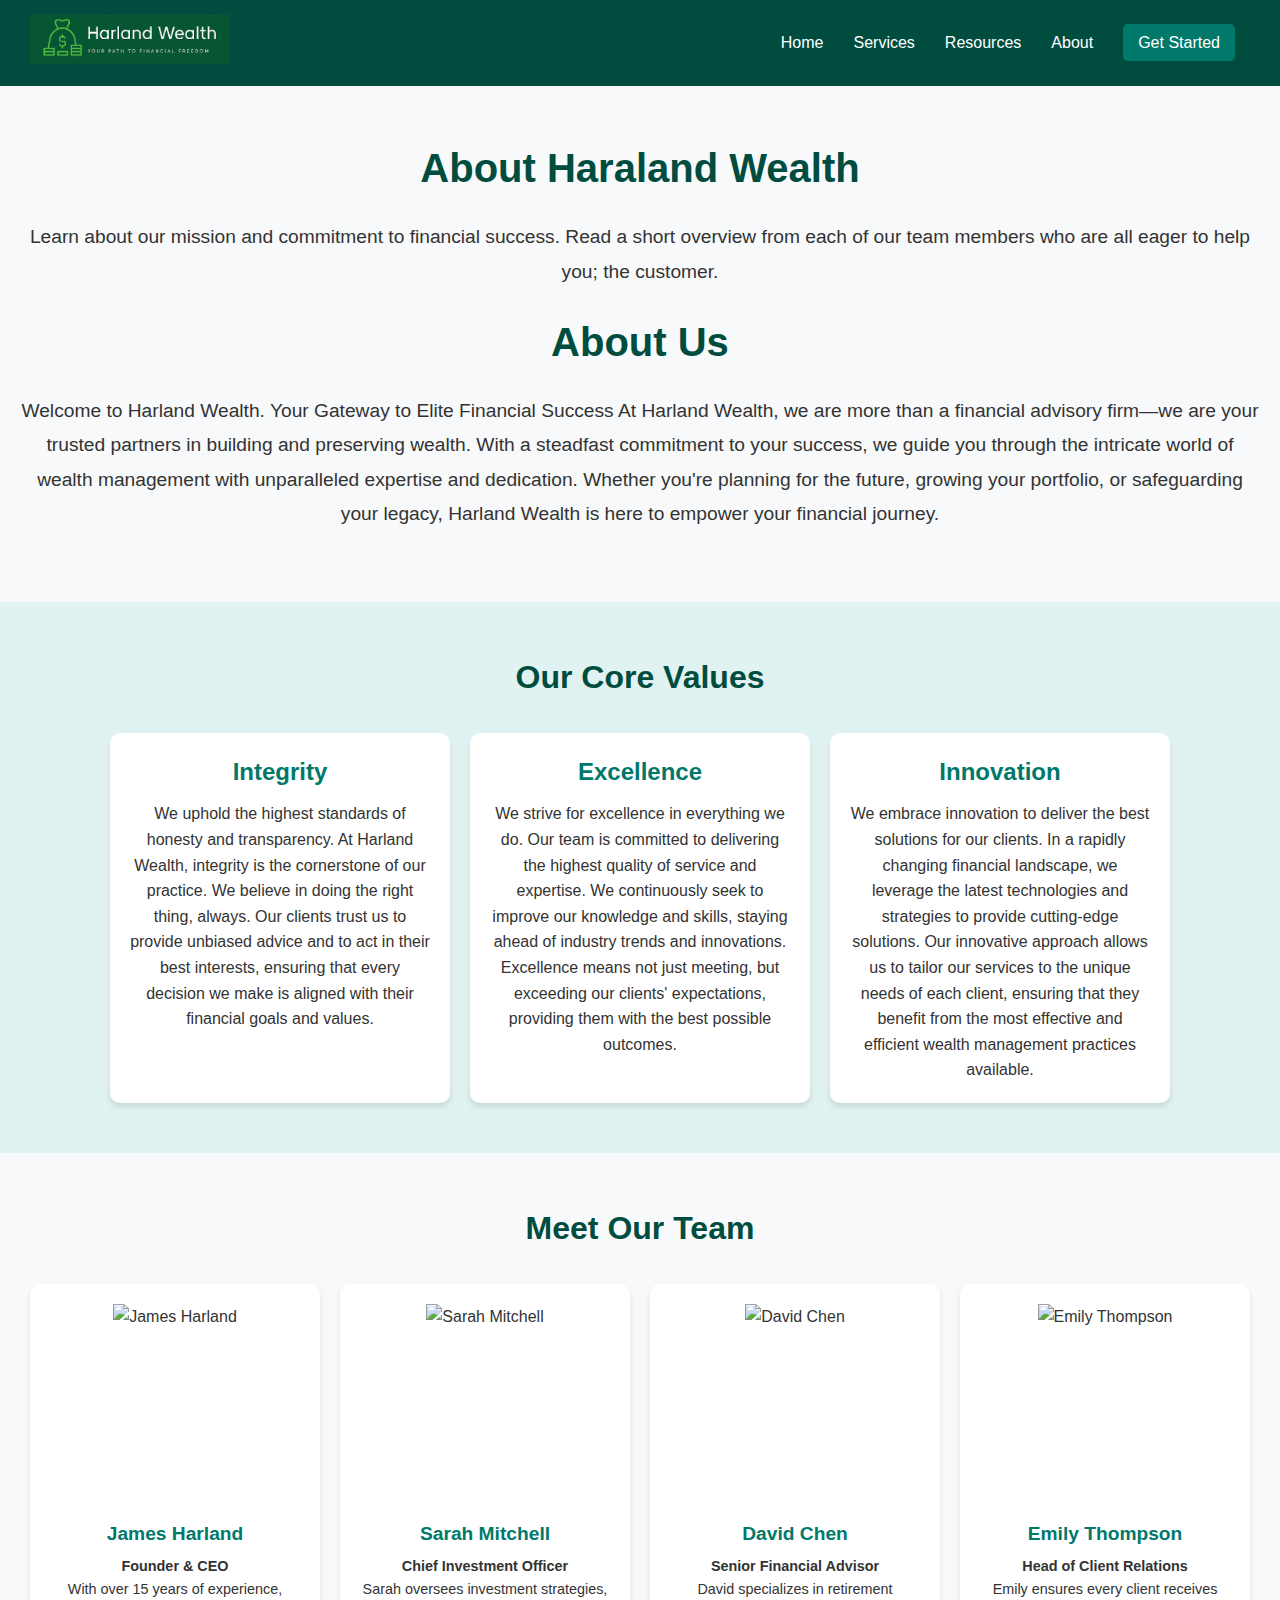
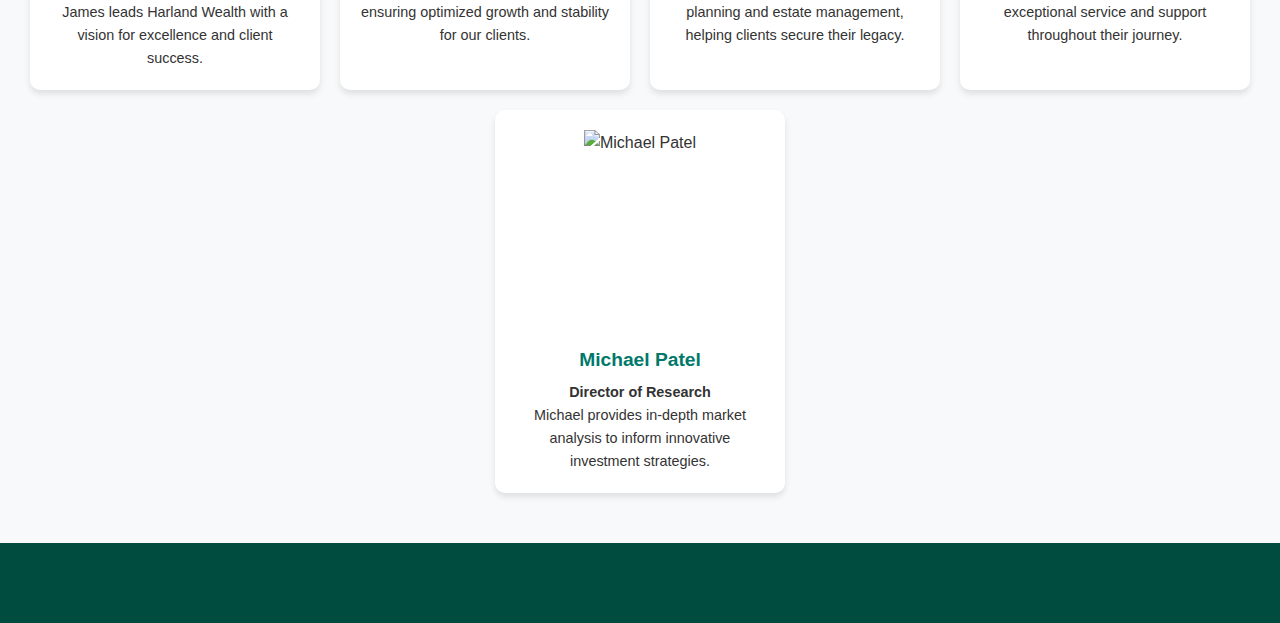
==== About.html @ 1aa130e1 "tweaks" ====
<!-- about.html --> 
<!DOCTYPE html>
<html lang="en">
<head>
    <title>About Us</title>
    <link rel="stylesheet" href="styles.css">
    <script src="javascript/script.js"></script>
    <link rel="icon"type="image/x-icon" href="Images/Harland Wealth Logo.png">
</head>
<body>
    <!-- Header --> 
    <header>
        <div class="header-logo">
            <a href="index.html">
                <img src="Images/New Logo 2.png" alt="Harland Wealth Logo">
            </a>
        </div>
        <div id="date-time"></div>
        <nav>
            <ul>
                <li><a href="index.html">Home</a></li>
                <li><a href="services.html">Services</a></li>
                <li><a href="resources.html">Resources</a></li>
                <li><a href="about.html">About</a></li>
                <li><a href="contact.html" class="cta">Get Started</a></li>
            </ul>
        </nav>
    </header>

    <!-- About Section -->
    <section class="content">
        <h1>About Haraland Wealth</h1>
        <p>Learn about our mission and commitment to financial success. 
        Read a short overview from each of our team members who are all
        eager to help you; the customer.</p>
        <h1>About Us</h1>
        <p>Welcome to Harland Wealth. Your Gateway to Elite Financial Success
           At Harland Wealth, we are more than a financial advisory firm—we are your 
           trusted partners in building and preserving wealth. With a steadfast commitment 
           to your success, we guide you through the intricate world of wealth management with 
           unparalleled expertise and dedication. Whether you're planning for the future, growing your 
           portfolio, or safeguarding your legacy, Harland Wealth is here to empower your financial journey.</p>
    </section>

    <section class="core-values">
        <h2>Our Core Values</h2>
        <div class="values">
            <div class="value">
                <h3>Integrity</h3>
                <p>We uphold the highest standards of honesty and transparency.
                 At Harland Wealth, integrity is the cornerstone of our practice. 
                 We believe in doing the right thing, always. 
                 Our clients trust us to provide unbiased advice 
                 and to act in their best interests, 
                 ensuring that every decision we make is aligned with their financial goals and values.</p>
            </div>
            <div class="value">
                <h3>Excellence</h3>
                <p>We strive for excellence in everything we do. 
                Our team is committed to delivering the highest quality of service and expertise. 
                We continuously seek to improve our knowledge and skills, 
                staying ahead of industry trends and innovations. 
                Excellence means not just meeting, 
                but exceeding our clients' expectations, 
                providing them with the best possible outcomes.</p>
            </div>
            <div class="value">
                <h3>Innovation</h3>
                <p>We embrace innovation to deliver the best solutions for our clients. 
                In a rapidly changing financial landscape, we leverage the latest technologies 
                and strategies to provide cutting-edge solutions. 
                Our innovative approach allows us to tailor our services to the unique needs of each client, 
                ensuring that they benefit from the most effective and efficient wealth management practices available.</p>
            </div>
        </div>
    </section>

    <section class="team">
        <h2>Meet Our Team</h2>
        <div class="team-grid">
            <div class="team-member">
                <div class="team-image-container">
                    <img src="images/John D.png" alt="James Harland">
                </div>
                <h3>James Harland</h3>
                <p><strong>Founder & CEO</strong></p>
                <p>With over 15 years of experience, James leads Harland Wealth with a vision for excellence and client success.</p>
            </div>
            <div class="team-member">
                <div class="team-image-container">
                    <img src="images/Emily T.png" alt="Sarah Mitchell">
                </div>
                <h3>Sarah Mitchell</h3>
                <p><strong>Chief Investment Officer</strong></p>
                <p>Sarah oversees investment strategies, ensuring optimized growth and stability for our clients.</p>
            </div>
            <div class="team-member">
                <div class="team-image-container">
                    <img src="images/DavidChenV2.png" alt="David Chen">
                </div>
                <h3>David Chen</h3>
                <p><strong>Senior Financial Advisor</strong></p>
                <p>David specializes in retirement planning and estate management, helping clients secure their legacy.</p>
            </div>
            <div class="team-member">
                <div class="team-image-container">
                    <img src="images/Jill T.jpg" alt="Emily Thompson">
                </div>
                <h3>Emily Thompson</h3>
                <p><strong>Head of Client Relations</strong></p>
                <p>Emily ensures every client receives exceptional service and support throughout their journey.</p>
            </div>
            <div class="team-member">
                <div class="team-image-container">
                    <img src="images/Michael Patel.png" alt="Michael Patel">
                </div>
                <h3>Michael Patel</h3>
                <p><strong>Director of Research</strong></p>
                <p>Michael provides in-depth market analysis to inform innovative investment strategies.</p>
            </div>
        </div>
    </section>

    <!-- Footer -->
    <footer>
        <div class="footer-content">
            <div class="footer-column">
</body>
</html>
---- styles.css ----
/* Reset */
body, h1, h2, h3, p, ul {
    margin: 0;
    padding: 0;
}

body {
    font-family: 'Poppins', sans-serif;
    background-color: #f8f9fa;
    color: #333;
    line-height: 1.6;
}

/* Header */
header {
    display: flex;
    justify-content: space-between;
    align-items: center;
    background: #004d40;
    color: white;
    padding: 15px 30px;
}

.header-logo {
    display: flex;
    align-items: center;
    margin-right: 20px;
}

.header-logo img {
    width: 200px; /* Enlarged size to make the slogan visible */
    height: auto;
}

nav ul {
    display: flex;
    list-style: none;
}

nav ul li {
    margin: 0 15px;
}

nav ul li a {
    color: white;
    text-decoration: none;
    font-size: 16px;
}

nav ul li .cta {
    background: #00796b;
    padding: 10px 15px;
    border-radius: 5px;
}

nav ul li .cta:hover {
    background: #004d40;
}

/* Hero Section */
.hero {
    position: relative;
    height: 70vh;
    overflow: hidden;
    display: flex;
    justify-content: center;
    align-items: center;
    text-align: center;
}

.hero-video {
    position: absolute;
    top: 0;
    left: 0;
    width: 100%;
    height: 100%;
    object-fit: cover;
    z-index: -1;
}

.hero-text {
    position: relative;
    z-index: 1;
    background: rgba(0, 77, 64, 0.8);
    padding: 20px;
    border-radius: 10px;
    animation: fadeIn 1.5s ease-in-out;
    color: white;
}

.hero-text h1 {
    font-size: 2.5rem;
    margin-bottom: 10px;
}

.hero-text p {
    font-size: 1.2rem;
    margin-bottom: 20px;
}

.hero-button-container {
    margin-top: 20px;
    display: flex;
    justify-content: center;
}

.button {
    background: #00796b;
    padding: 12px 20px;
    border-radius: 5px;
    color: white;
    text-decoration: none;
}

.button:hover {
    background: #004d40;
}

.secondary-button {
    background: #80cbc4;
    color: #004d40;
    margin-left: 10px;
}

.secondary-button:hover {
    background: #004d40;
    color: white;
}

/* Services Overview */
.services-overview {
    text-align: center;
    padding: 60px 20px;
    background: url('images/services-bg.jpg') no-repeat center center/cover;
    color: white;
    position: relative;
}

.services-overview::before {
    content: '';
    position: absolute;
    top: 0;
    left: 0;
    width: 100%;
    height: 100%;
    background: rgba(0, 77, 64, 0.8); /* Dark overlay */
    z-index: 0;
}

.services-overview h2 {
    font-size: 2.5rem;
    margin-bottom: 20px;
    position: relative;
    z-index: 1;
}

.services-intro {
    font-size: 1.2rem;
    margin-bottom: 40px;
    position: relative;
    z-index: 1;
}

.service-cards {
    display: flex;
    justify-content: center;
    gap: 20px;
    flex-wrap: wrap;
    position: relative;
    z-index: 1;
}

.service-cards img {
    width: 100%;
    height: 200px; /* Set a fixed height for uniformity */
    object-fit: cover; /* Ensure the image scales properly without distortion */
    border-radius: 10px; /* Maintain consistent styling with the card */
}

.card {
    background: white;
    padding: 20px;
    border-radius: 10px;
    width: 300px;
    box-shadow: 0px 4px 6px rgba(0, 0, 0, 0.1);
    text-align: center;
    transition: transform 0.3s ease, box-shadow 0.3s ease;
    position: relative;
    overflow: hidden;
}

.card:hover {
    transform: translateY(-10px);
    box-shadow: 0px 8px 15px rgba(0, 0, 0, 0.2);
}

.card img {
    width: 100%;
    height: auto;
    border-radius: 10px;
    margin-bottom: 15px;
    transition: transform 0.3s ease;
}

.card:hover img {
    transform: scale(1.1);
}

.card h3 {
    margin-bottom: 10px;
    color: #00796b;
    font-size: 1.5rem;
}

.card p {
    color: #333;
    font-size: 1rem;
}

.popup {
    position: relative;
    display: inline-block;
    cursor: pointer;
    -webkit-user-select: none;
    -moz-user-select: none;
    -ms-user-select: none;
    user-select: none;
  }
  /*  popup window */
  .popup .popuptext {
    visibility: hidden;
    width: fit-content;
    height: fit-content;
    background-color: #00796b;
    color: #fff;
    text-align: center;
    border-radius: 6px;
    padding: 8px 0;
    position: absolute;
    z-index: 10;
    bottom: 20%;
    left: 24%;
    margin-left: -80px;
  }
  
  .popup .popuptext::after {
    content: "";
    position: absolute;
    top: 100%;
    left: 50%;
    margin-left: -7px;
    border-width: 8px;
    border-style: solid;
    border-color: #978787 transparent transparent transparent;
  }
  
  .popup .show {
    visibility: visible;
    -webkit-animation: fadeIn 1s;
    animation: fadeIn 1s
  }
  
  @-webkit-keyframes fadeIn {
    from {opacity: 0;}
    to {opacity: 1;}
  }
  
  @keyframes fadeIn {
    from {opacity: 0;}
    to {opacity:1 ;}
  }
/* Testimonials */
.testimonials {
    background: #00796b;
    color: white;
    padding: 50px 20px;
    text-align: center;
}

.testimonials h2 {
    font-size: 2rem;
    margin-bottom: 20px;
}

.testimonial-slider {
    display: flex;
    justify-content: space-between; /* Space the cards equally */
    gap: 20px;
    padding: 20px;
    scroll-snap-type: x mandatory;
    flex-wrap: wrap; /* Ensure responsiveness */
}

.testimonial {
    flex: 1 1 calc(33.333% - 20px); /* Ensure equal spacing for three cards */
    background: white;
    padding: 20px;
    border-radius: 10px;
    box-shadow: 0px 4px 6px rgba(0, 0, 0, 0.1);
    scroll-snap-align: start;
    text-align: center;
    color: #333;
    position: relative;
    transition: transform 0.3s ease, box-shadow 0.3s ease;
}

.testimonial:hover {
    transform: translateY(-10px);
    box-shadow: 0px 8px 15px rgba(0, 0, 0, 0.2);
}

.testimonial-image {
    width: 80px;
    height: 80px;
    border-radius: 50%;
    object-fit: cover;
    margin-bottom: 15px;
    border: 3px solid #00796b;
}

.testimonial p {
    font-style: italic;
    margin-bottom: 10px;
    font-size: 1rem;
}

.testimonial span {
    font-weight: bold;
    color: #00796b;
    font-size: 0.9rem;
}

/* Newsletter */
.newsletter {
    text-align: center;
    padding: 50px 20px;
    background: #00796b;
    color: white;
}

.newsletter h2 {
    font-size: 2rem;
    margin-bottom: 10px;
}

.newsletter p {
    margin-bottom: 20px;
    font-size: 1rem;
}

.newsletter-form {
    display: flex;
    justify-content: center;
    gap: 10px;
}

.newsletter-form input {
    padding: 10px;
    border: none;
    border-radius: 4px;
    font-size: 14px;
    width: 250px;
}

.newsletter-form button {
    padding: 10px 20px;
    background: #004d40;
    color: white;
    border: none;
    border-radius: 4px;
    cursor: pointer;
    font-size: 14px;
}

.newsletter-form button:hover {
    background: #80cbc4;
    color: #004d40;
}

/* Footer */
footer {
    background: #004d40;
    color: white;
    padding: 40px 20px;
    text-align: center;
}

.footer-content {
    display: flex;
    flex-wrap: wrap;
    justify-content: space-between;
    gap: 20px;
    max-width: 1200px;
    margin: 0 auto;
}

.footer-column {
    flex: 1;
    min-width: 200px;
}

.footer-column h3 {
    font-size: 1.2rem;
    margin-bottom: 15px;
    color: #80cbc4;
}

.footer-column ul {
    list-style: none;
    padding: 0;
    margin: 0;
}

.footer-column ul li {
    margin-bottom: 10px;
}

.footer-column ul li a {
    color: white;
    text-decoration: none;
    font-size: 0.9rem;
}

.footer-column ul li a:hover {
    text-decoration: underline;
}

.footer-column p {
    font-size: 0.9rem;
    margin: 5px 0;
}

.footer-bottom {
    margin-top: 20px;
    border-top: 1px solid #80cbc4;
    padding-top: 10px;
    font-size: 0.8rem;
}

.footer-bottom ul {
    list-style: none;
    padding: 0;
    margin: 10px 0;
    display: flex;
    justify-content: center;
    gap: 15px;
}

.footer-bottom ul li a {
    color: white;
    text-decoration: none;
    font-size: 0.8rem;
}

.footer-bottom ul li a:hover {
    text-decoration: underline;
}

.socials {
    display: flex;
    justify-content: center;
    gap: 15px;
    margin-top: 10px;
}

.social-button img {
    width: 40px;
    height: 40px;
    border-radius: 50%;
    transition: transform 0.3s ease, box-shadow 0.3s ease;
    object-fit: contain;
    background-color: white;
}

.social-button img:hover {
    transform: scale(1.1);
    box-shadow: 0 4px 8px rgba(0, 0, 0, 0.2);
}

/* Back-to-Top Button */
#back-to-top {
    position: fixed;
    bottom: 20px;
    right: 20px;
    background: #00796b;
    color: white;
    border: none;
    border-radius: 50%;
    width: 50px;
    height: 50px;
    font-size: 18px;
    cursor: pointer;
    box-shadow: 0 4px 6px rgba(0, 0, 0, 0.1);
    display: flex;
    justify-content: center;
    align-items: center;
    text-align: center;
    line-height: 1;
    z-index: 1000;
}

#back-to-top:hover {
    background: #004d40;
}

/* Calculator */
.calculator {
    max-width: 400px;
    margin: 50px auto;
    padding: 20px;
    background: #e0f2f1;
    border-radius: 10px;
    box-shadow: 0px 4px 6px rgba(0, 0, 0, 0.1);
}

.calculator h2 {
    text-align: center;
    color: #004d40;
    margin-bottom: 20px;
}

.calculator .form-group {
    margin-bottom: 15px;
}

.calculator .form-group label {
    display: block;
    margin-bottom: 5px;
    font-weight: bold;
    color: #004d40;
}

.calculator .form-group input {
    width: 100%;
    padding: 10px;
    border: 1px solid #ccc;
    border-radius: 4px;
    font-size: 16px;
}

.calculator .calculate-button {
    display: block;
    width: 100%;
    padding: 10px;
    background-color: #00796b;
    color: white;
    border: none;
    border-radius: 4px;
    font-size: 16px;
    cursor: pointer;
    transition: background-color 0.3s ease;
}

.calculator .calculate-button:hover {
    background-color: #004d40;
}

.calculator .result {
    margin-top: 20px;
    text-align: center;
    font-size: 18px;
    color: #004d40;
}

/* Animations */
@keyframes fadeIn {
    from {
        opacity: 0;
        transform: translateY(20px);
    }
    to {
        opacity: 1;
        transform: translateY(0);
    }
}

/* Image Effects */
img {
    transition: transform 0.3s ease, filter 0.3s ease;
}

img:hover {
    transform: scale(1.05);
    filter: brightness(1.2);
}

/* Form Validation */
.error-message {
    color: red;
    font-size: 14px;
    margin-top: 5px;
}

/* Contact Container */
.contact-container {
    display: flex;
    flex-wrap: wrap;
    gap: 20px;
    margin: 50px auto;
    max-width: 1200px;
    padding: 20px;
}

.contact-left, .contact-right {
    flex: 1;
    min-width: 300px;
}

.contact-left {
    text-align: center;
}

.contact-left img {
    max-width: 80%;
    height: auto;
    margin: 20px auto;
    border-radius: 15px;
    box-shadow: 0 8px 15px rgba(0, 0, 0, 0.2);
}

.contact-right {
    background: rgba(255, 255, 255, 0.8);
    padding: 20px;
    border-radius: 8px;
    box-shadow: 0 4px 6px rgba(0, 0, 0, 0.1);
}

.popover {
    position: absolute;
    display: none;
    z-index: 1000;
}

.popover-content {
    background: rgba(255, 255, 255, 0.8);
    border: 1px solid #ccc;
    padding: 1rem;
    width: 250px;
    box-shadow: 0 4px 12px rgba(0, 0, 0, 0.2);
    border-radius: 8px;
    position: relative;
}

.popover .close {
    position: absolute;
    top: 8px;
    right: 12px;
    font-size: 20px;
    cursor: pointer;
}

/* Why Choose Us Section */
.why-choose-us {
    text-align: center;
    padding: 50px 20px;
    background: #f8f9fa;
}

.why-choose-us h2 {
    font-size: 2rem;
    margin-bottom: 20px;
    color: #004d40;
}

.features {
    display: flex;
    justify-content: center;
    gap: 20px;
    flex-wrap: wrap;
}

.feature {
    background: white;
    padding: 20px;
    border-radius: 10px;
    box-shadow: 0px 4px 6px rgba(0, 0, 0, 0.1);
    width: 300px;
    text-align: center;
    transition: transform 0.3s ease, box-shadow 0.3s ease;
}

.feature:hover {
    transform: translateY(-10px);
    box-shadow: 0px 8px 15px rgba(0, 0, 0, 0.2);
}

.feature h3 {
    margin-bottom: 10px;
    color: #00796b;
}

/* Featured Articles Section */
.featured-articles {
    text-align: center;
    padding: 50px 20px;
    background: white;
}

.featured-articles h2 {
    font-size: 2rem;
    margin-bottom: 20px;
    color: #004d40;
}

.articles {
    display: flex;
    justify-content: center;
    gap: 20px;
    flex-wrap: wrap;
}

.article {
    background: #e0f2f1;
    padding: 20px;
    border-radius: 10px;
    width: 300px;
    box-shadow: 0px 4px 6px rgba(0, 0, 0, 0.1);
    text-align: center;
    transition: transform 0.3s ease, box-shadow 0.3s ease;
}

.article:hover {
    transform: translateY(-10px);
    box-shadow: 0px 8px 15px rgba(0, 0, 0, 0.2);
}

.article img {
    width: 100%;
    height: auto;
    border-radius: 10px;
    margin-bottom: 15px;
}

.article h3 {
    margin-bottom: 10px;
    color: #00796b;
}

.article h3 a {
    text-decoration: none;
    color: inherit;
}

.article h3 a:hover {
    text-decoration: underline;
}

/* Latest News Section */
.latest-news {
    text-align: center;
    padding: 50px 20px;
    background: #f8f9fa;
}

.latest-news h2 {
    font-size: 2rem;
    margin-bottom: 20px;
    color: #004d40;
}

.news-items {
    display: flex;
    justify-content: center;
    gap: 20px;
    flex-wrap: wrap;
}

.news-item {
    background: white;
    padding: 20px;
    border-radius: 10px;
    box-shadow: 0px 4px 6px rgba(0, 0, 0, 0.1);
    width: 300px;
    text-align: left;
    transition: transform 0.3s ease, box-shadow 0.3s ease;
}

.news-item:hover {
    transform: translateY(-10px);
    box-shadow: 0px 8px 15px rgba(0, 0, 0, 0.2);
}

.news-item h3 {
    margin-bottom: 10px;
    color: #00796b;
}

.news-item h3 a {
    text-decoration: none;
    color: inherit;
}

.news-item h3 a:hover {
    text-decoration: underline;
}

.news-item p {
    margin-bottom: 10px;
    color: #333;
}

.news-date {
    font-size: 0.9rem;
    color: #666;
}

/* Client Success Stories Section */
.client-success {
    text-align: center;
    padding: 50px 20px;
    background: #f8f9fa;
}

.client-success h2 {
    font-size: 2rem;
    margin-bottom: 20px;
    color: #004d40;
}

.success-stories {
    display: flex;
    justify-content: center;
    gap: 20px;
    flex-wrap: wrap;
}

.story {
    background: white;
    padding: 20px;
    border-radius: 10px;
    width: 300px;
    box-shadow: 0px 4px 6px rgba(0, 0, 0, 0.1);
    text-align: center;
    transition: transform 0.3s ease, box-shadow 0.3s ease;
}

.story:hover {
    transform: translateY(-10px);
    box-shadow: 0px 8px 15px rgba(0, 0, 0, 0.2);
}

.story img {
    width: 100%;
    height: 200px;
    object-fit: cover;
    border-radius: 10px;
    margin-bottom: 15px;
}

.story h3 {
    margin-bottom: 10px;
    color: #00796b;
    font-size: 1.2rem;
}

.story p {
    color: #333;
    font-size: 0.9rem;
}

/* FAQ Section */
.faq {
    padding: 50px 20px;
    background: #e0f2f1; /* Updated to match the site's light green theme */
    text-align: center;
}

.faq h2 {
    font-size: 2rem;
    margin-bottom: 20px;
    color: #004d40; /* Dark green for headings */
}

.faq-item {
    margin-bottom: 15px;
    text-align: left;
}

.faq-question {
    width: 100%;
    background: #00796b; /* Updated to match the site's button color */
    color: white;
    padding: 15px;
    border: none;
    border-radius: 5px;
    text-align: left;
    font-size: 1rem;
    cursor: pointer;
    transition: background 0.3s ease;
}

.faq-question:hover {
    background: #004d40; /* Darker green for hover effect */
}

.faq-answer {
    display: none;
    padding: 15px;
    background: white;
    border: 1px solid #ddd;
    border-radius: 5px;
    margin-top: 10px;
    font-size: 0.9rem;
    color: #333;
}

/* About Section */
.content {
    text-align: center;
    padding: 50px 20px;
    background: #f8f9fa;
}

.content h1 {
    font-size: 2.5rem;
    color: #004d40;
    margin-bottom: 20px;
}

.content p {
    font-size: 1.2rem;
    color: #333;
    margin-bottom: 20px;
    line-height: 1.8;
}

.about-image-container {
    text-align: center;
    margin: 30px 0;
}

.about-image {
    max-width: 100%;
    height: auto;
    border-radius: 10px;
    box-shadow: 0 4px 8px rgba(0, 0, 0, 0.2);
}

/* Core Values Section */
.core-values {
    background: #e0f2f1;
    padding: 50px 20px;
    text-align: center;
}

.core-values h2 {
    font-size: 2rem;
    color: #004d40;
    margin-bottom: 30px;
}

.values {
    display: flex;
    justify-content: center;
    gap: 20px;
    flex-wrap: wrap;
}

.value {
    background: white;
    padding: 20px;
    border-radius: 10px;
    box-shadow: 0 4px 6px rgba(0, 0, 0, 0.1);
    width: 300px;
    text-align: center;
}

.value h3 {
    font-size: 1.5rem;
    color: #00796b;
    margin-bottom: 10px;
}

.value p {
    font-size: 1rem;
    color: #333;
    line-height: 1.6;
}

/* Team Section */
.team {
    padding: 50px 20px;
    background: #f8f9fa;
    text-align: center;
}

.team h2 {
    font-size: 2rem;
    color: #004d40;
    margin-bottom: 30px;
}

.team-grid {
    display: flex;
    justify-content: center;
    gap: 20px;
    flex-wrap: wrap;
}

.team-member {
    background: white;
    padding: 20px;
    border-radius: 10px;
    box-shadow: 0 4px 6px rgba(0, 0, 0, 0.1);
    width: 250px;
    text-align: center;
    transition: transform 0.3s ease, box-shadow 0.3s ease;
}

.team-member:hover {
    transform: translateY(-10px);
    box-shadow: 0px 8px 15px rgba(0, 0, 0, 0.2);
}

.team-image-container {
    width: 100%;
    height: 200px;
    overflow: hidden;
    border-radius: 10px;
    margin-bottom: 15px;
}

.team-image-container img {
    width: 100%;
    height: 100%;
    object-fit: cover;
}

.team-member h3 {
    font-size: 1.2rem;
    color: #00796b;
    margin-bottom: 5px;
}

.team-member p {
    font-size: 0.9rem;
    color: #333;
    line-height: 1.6;
}
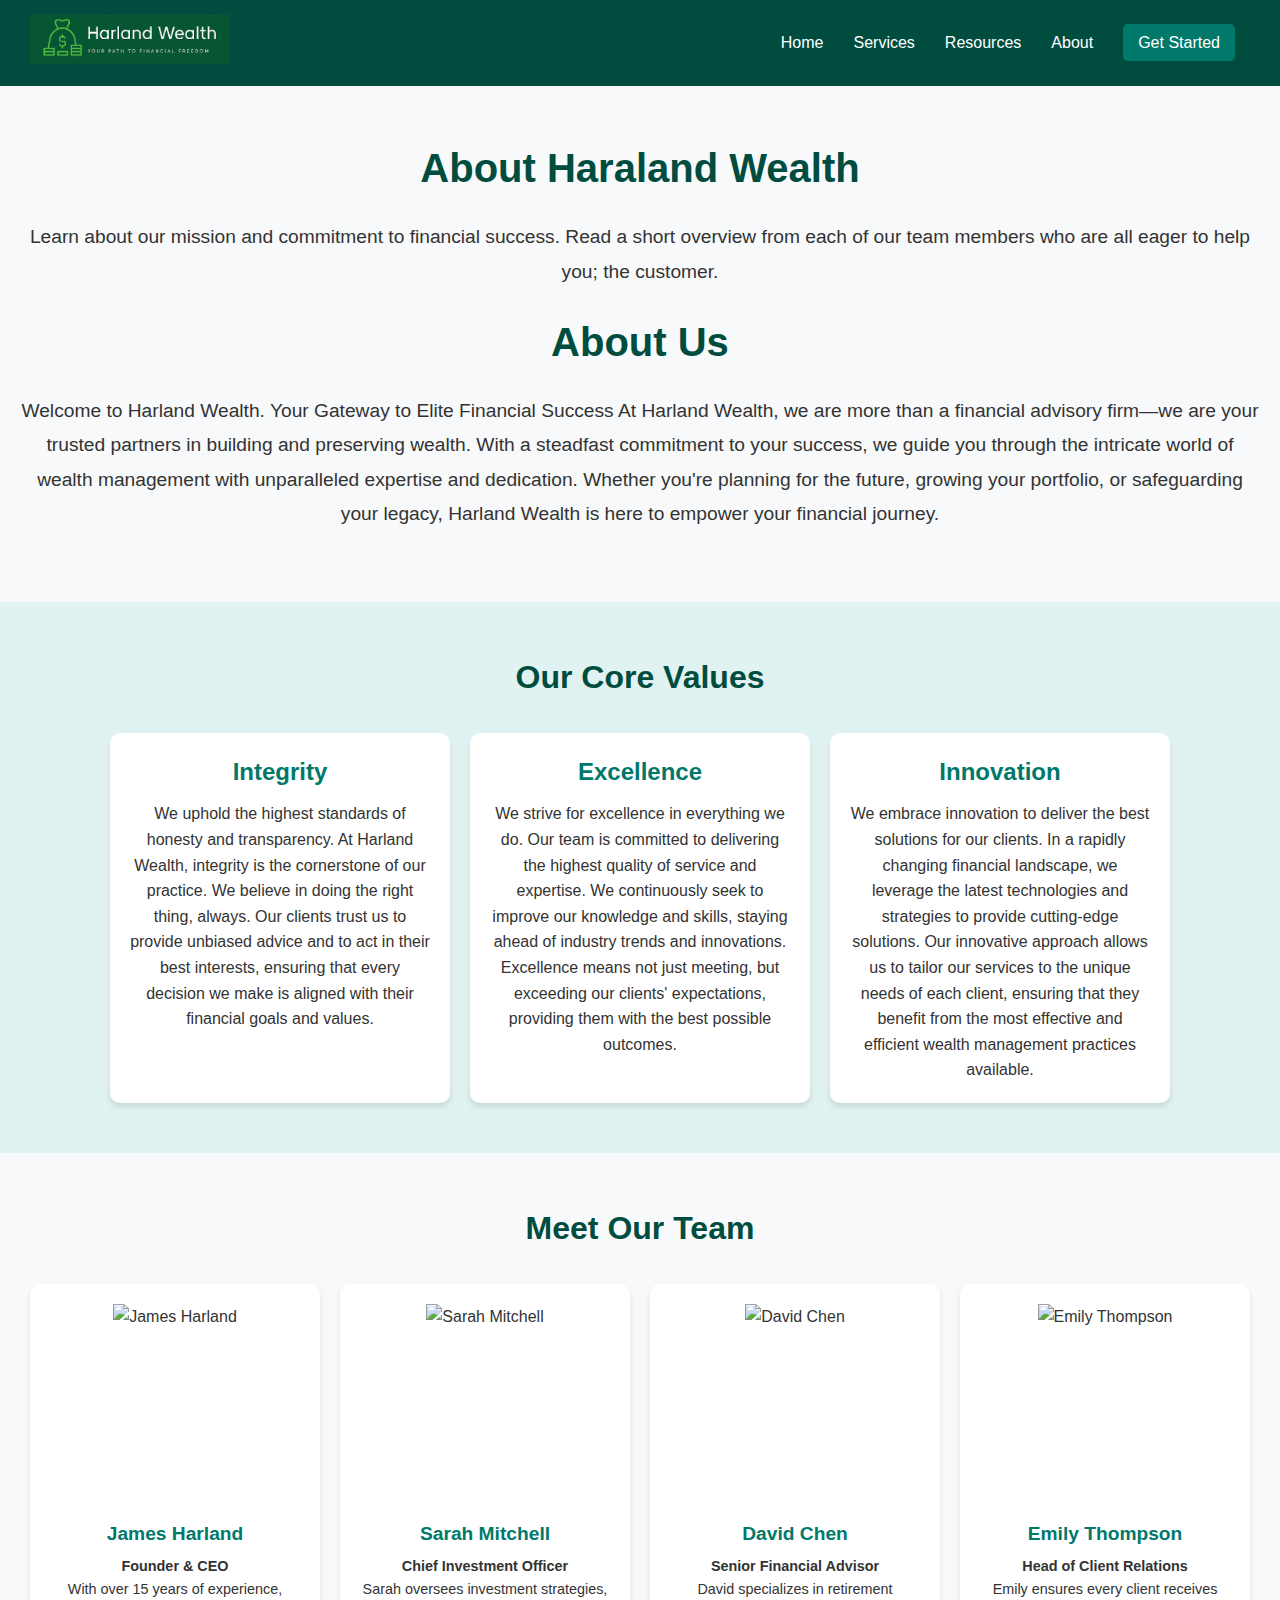
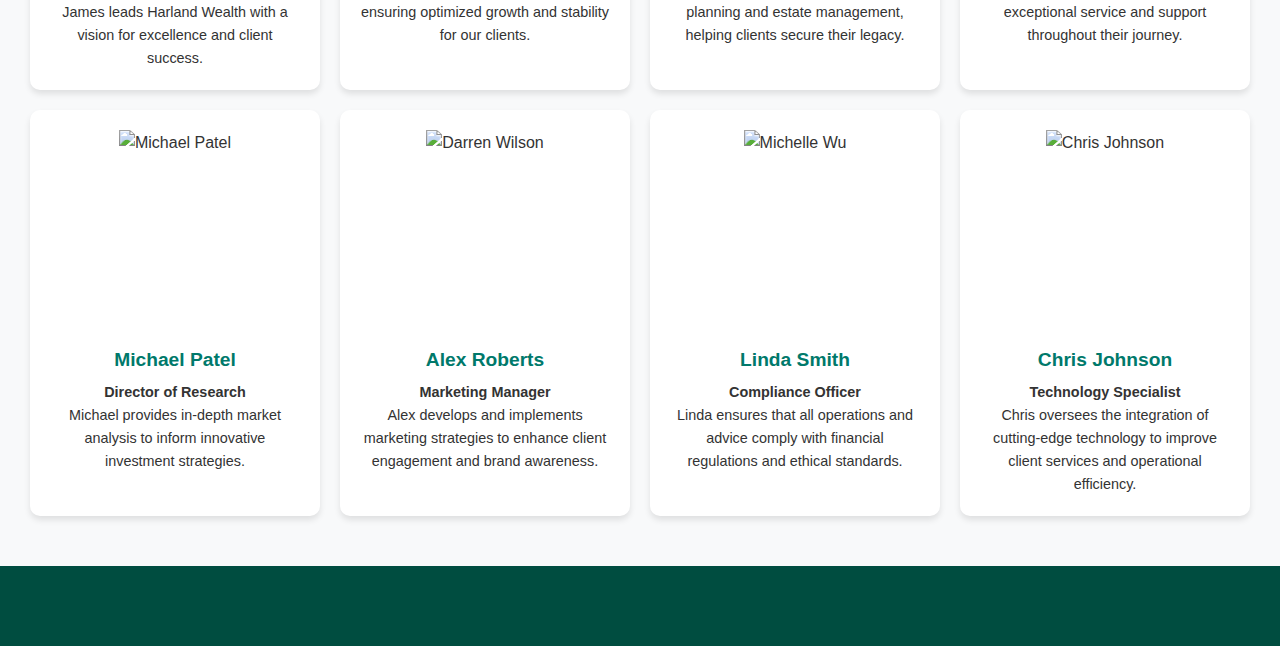
==== commit 667050e9: "adding more team members" ====
--- a/About.html
+++ b/About.html
@@ -118,6 +118,31 @@
                 <p><strong>Director of Research</strong></p>
                 <p>Michael provides in-depth market analysis to inform innovative investment strategies.</p>
             </div>
+            <!-- New Team Members -->
+            <div class="team-member">
+                <div class="team-image-container">
+                    <img src="images/" alt="Darren Wilson">
+                </div>
+                <h3>Alex Roberts</h3>
+                <p><strong>Marketing Manager</strong></p>
+                <p>Alex develops and implements marketing strategies to enhance client engagement and brand awareness.</p>
+            </div>
+            <div class="team-member">
+                <div class="team-image-container">
+                    <img src="images/" alt="Michelle Wu">
+                </div>
+                <h3>Linda Smith</h3>
+                <p><strong>Compliance Officer</strong></p>
+                <p>Linda ensures that all operations and advice comply with financial regulations and ethical standards.</p>
+            </div>
+            <div class="team-member">
+                <div class="team-image-container">
+                    <img src="" alt="Chris Johnson">
+                </div>
+                <h3>Chris Johnson</h3>
+                <p><strong>Technology Specialist</strong></p>
+                <p>Chris oversees the integration of cutting-edge technology to improve client services and operational efficiency.</p>
+            </div>
         </div>
     </section>
 
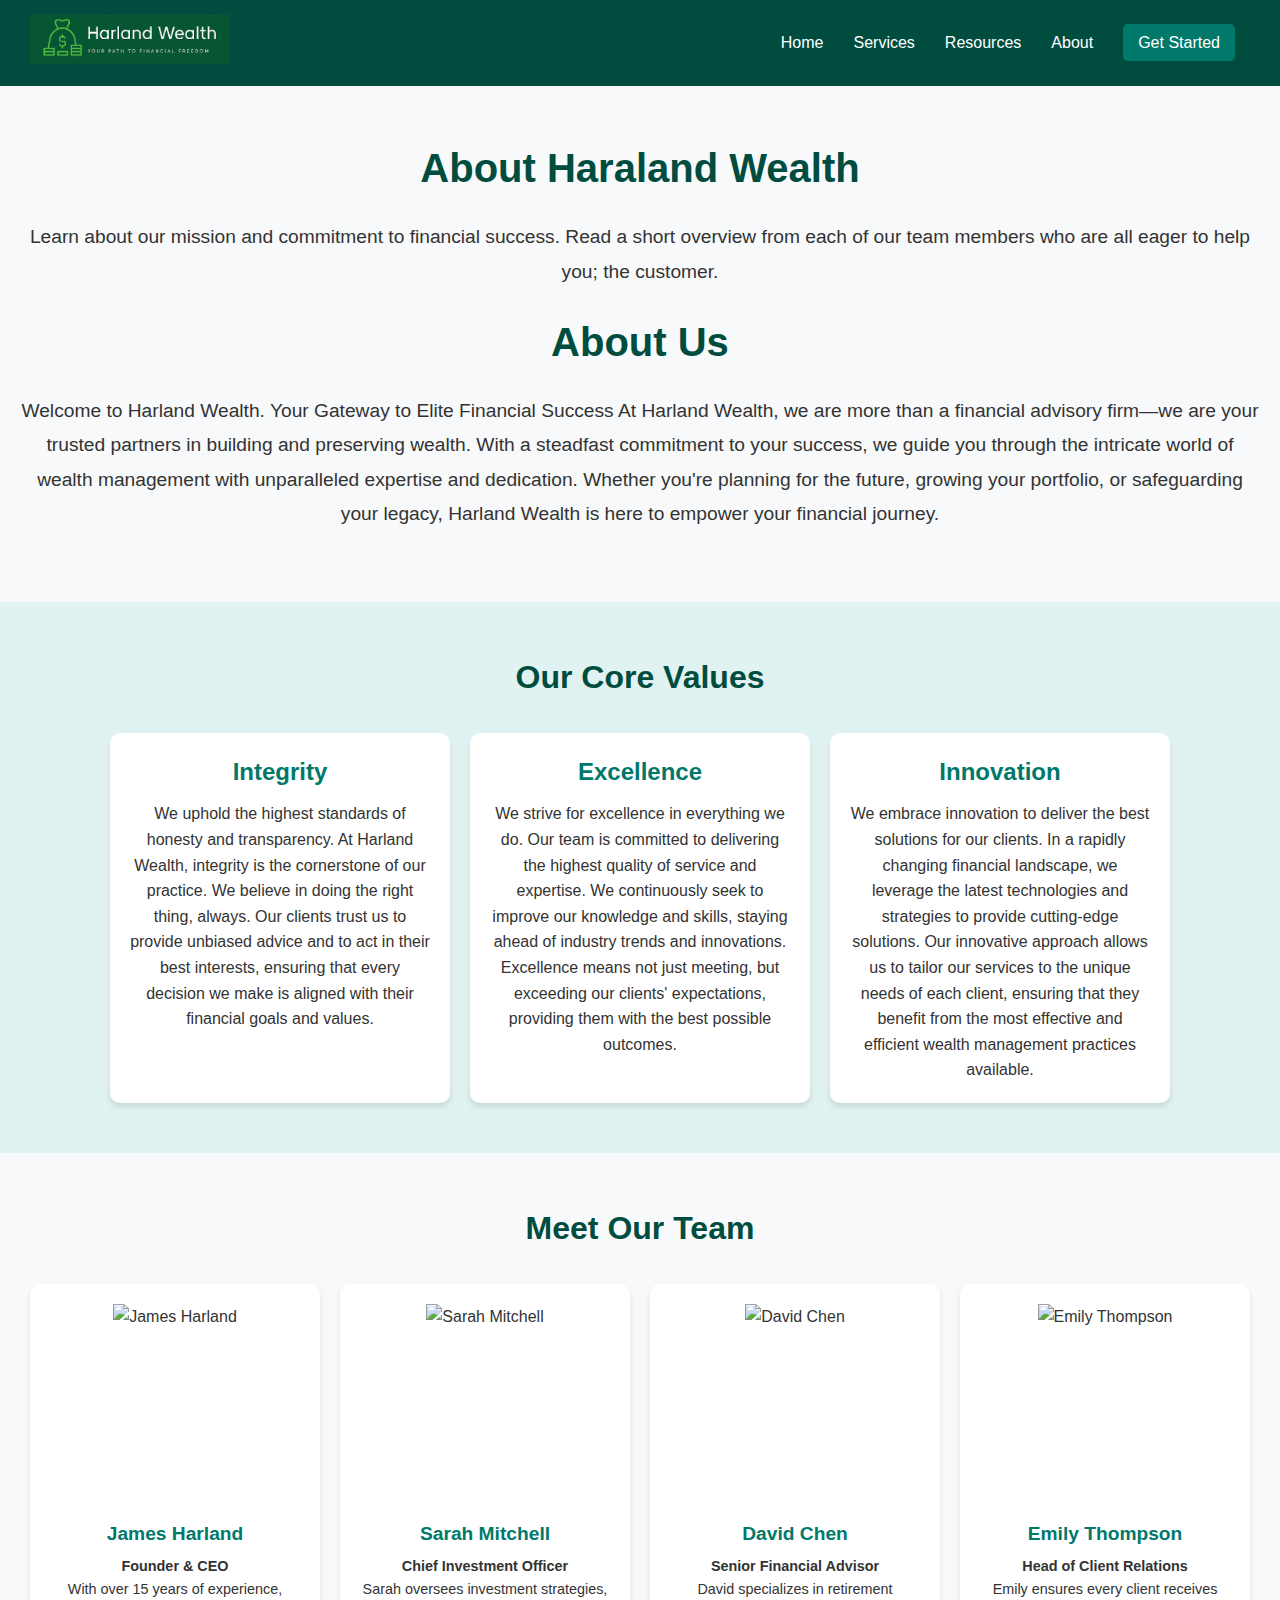
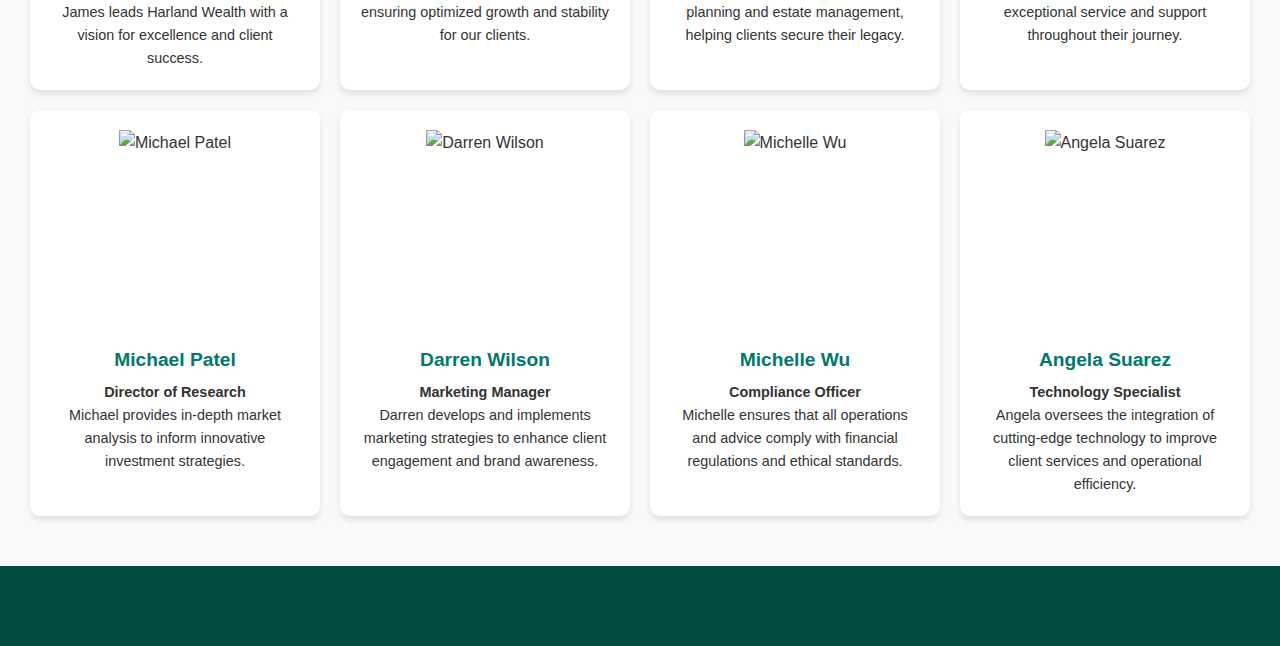
==== commit e08bdafe: "new team members" ====
--- a/About.html
+++ b/About.html
@@ -121,27 +121,27 @@
             <!-- New Team Members -->
             <div class="team-member">
                 <div class="team-image-container">
-                    <img src="images/" alt="Darren Wilson">
+                    <img src="images/Darren Wilson.png" alt="Darren Wilson">
                 </div>
-                <h3>Alex Roberts</h3>
+                <h3>Darren Wilson</h3>
                 <p><strong>Marketing Manager</strong></p>
-                <p>Alex develops and implements marketing strategies to enhance client engagement and brand awareness.</p>
+                <p>Darren develops and implements marketing strategies to enhance client engagement and brand awareness.</p>
             </div>
             <div class="team-member">
                 <div class="team-image-container">
-                    <img src="images/" alt="Michelle Wu">
+                    <img src="images/Michelle Wu.png" alt="Michelle Wu">
                 </div>
-                <h3>Linda Smith</h3>
+                <h3>Michelle Wu</h3>
                 <p><strong>Compliance Officer</strong></p>
-                <p>Linda ensures that all operations and advice comply with financial regulations and ethical standards.</p>
+                <p>Michelle ensures that all operations and advice comply with financial regulations and ethical standards.</p>
             </div>
             <div class="team-member">
                 <div class="team-image-container">
-                    <img src="" alt="Chris Johnson">
+                    <img src="images/Angela Suarez.png" alt="Angela Suarez">
                 </div>
-                <h3>Chris Johnson</h3>
+                <h3>Angela Suarez</h3>
                 <p><strong>Technology Specialist</strong></p>
-                <p>Chris oversees the integration of cutting-edge technology to improve client services and operational efficiency.</p>
+                <p>Angela oversees the integration of cutting-edge technology to improve client services and operational efficiency.</p>
             </div>
         </div>
     </section>
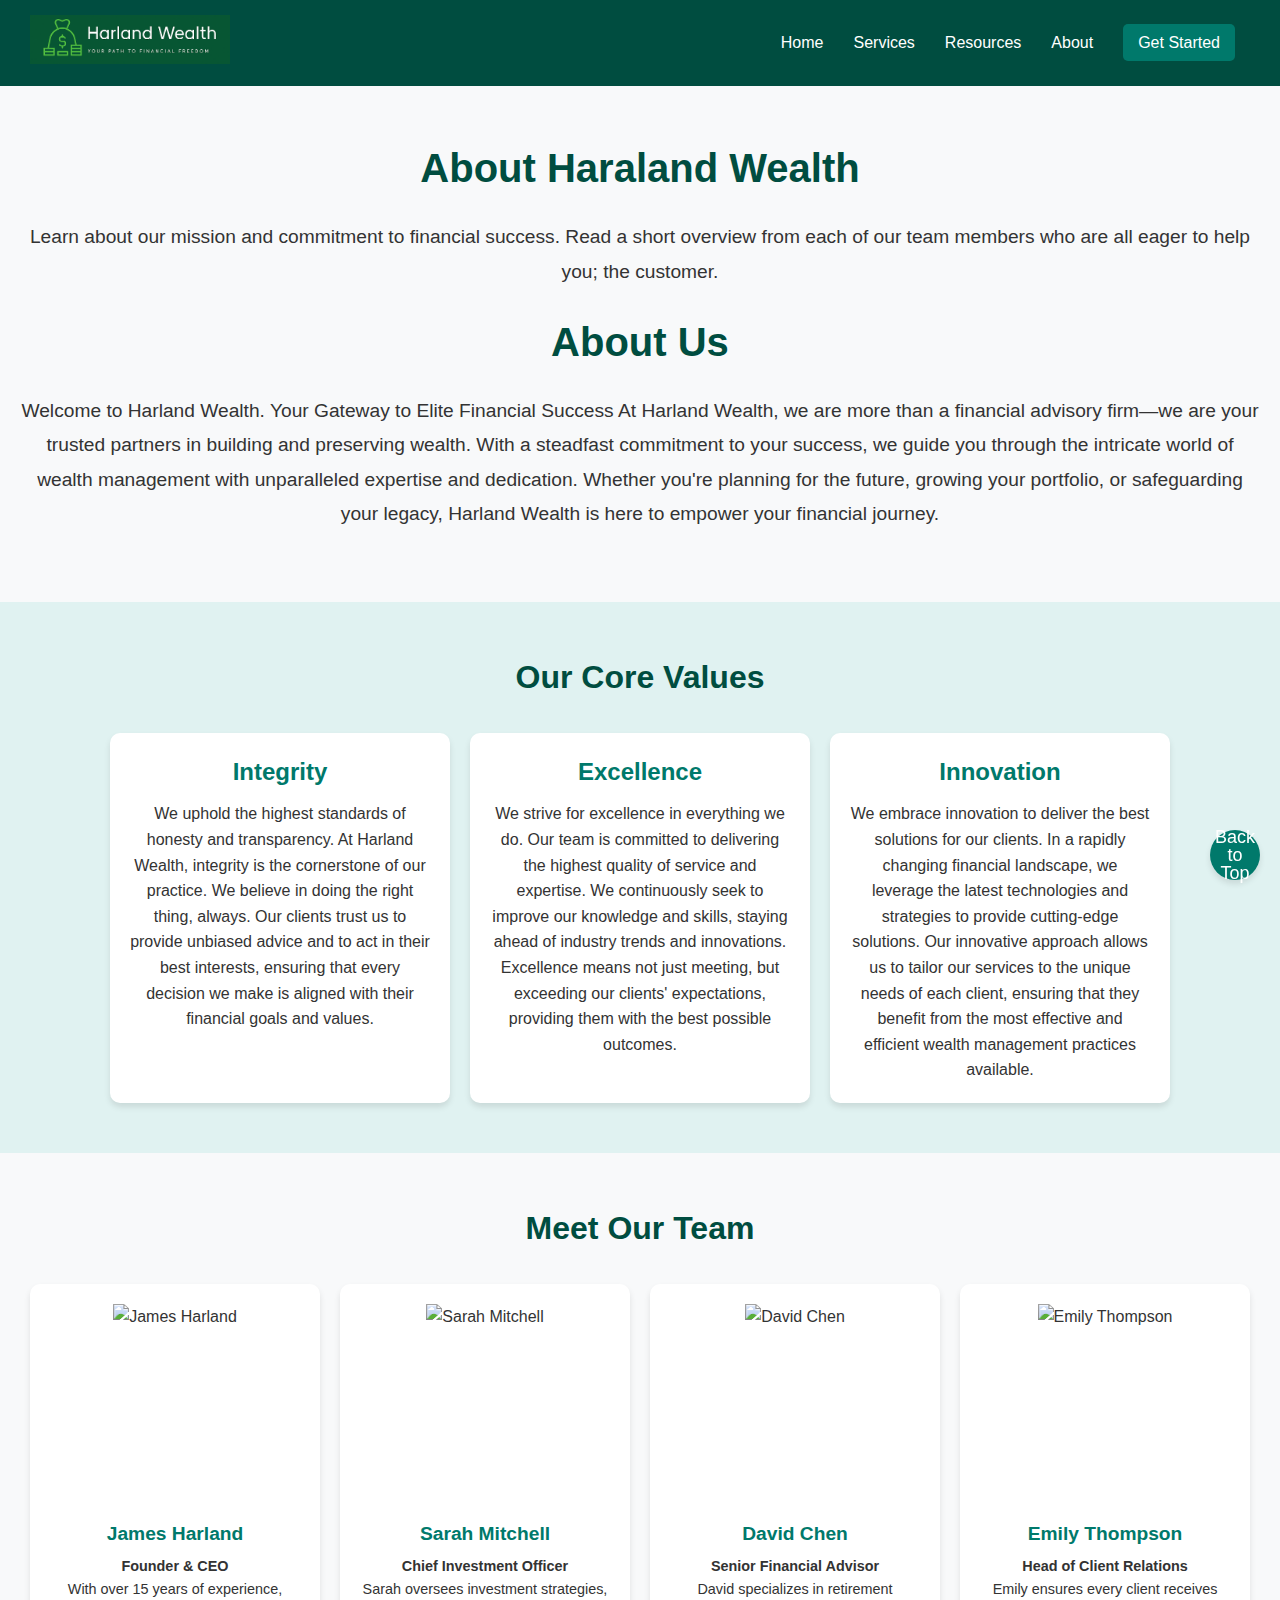
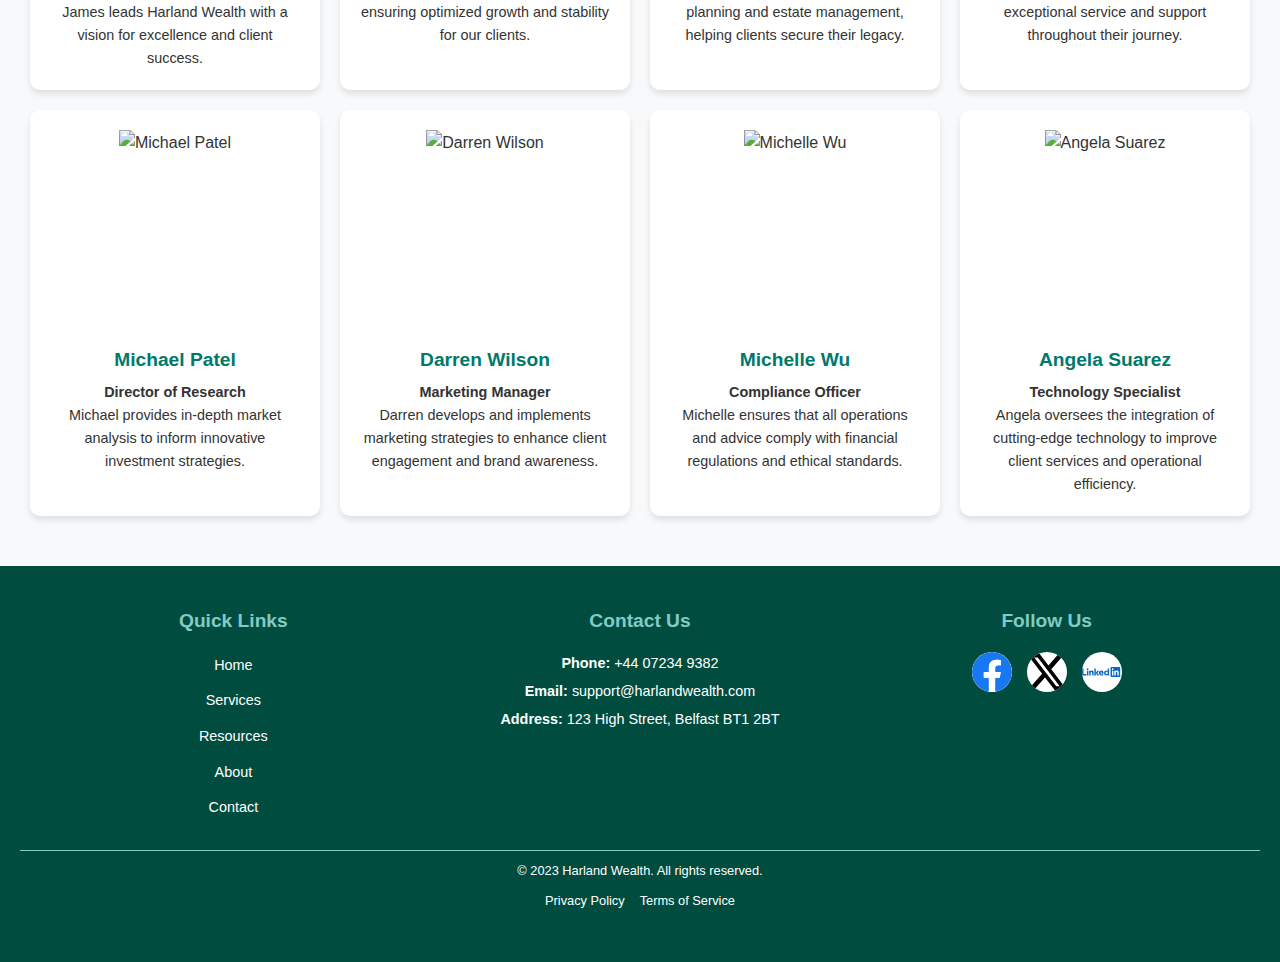
==== commit b7deca58: "Fixed footer on about page" ====
--- a/About.html
+++ b/About.html
@@ -80,7 +80,7 @@
         <div class="team-grid">
             <div class="team-member">
                 <div class="team-image-container">
-                    <img src="images/John D.png" alt="James Harland">
+                    <img src="images/James Harland.png" alt="James Harland">
                 </div>
                 <h3>James Harland</h3>
                 <p><strong>Founder & CEO</strong></p>
@@ -88,7 +88,7 @@
             </div>
             <div class="team-member">
                 <div class="team-image-container">
-                    <img src="images/Emily T.png" alt="Sarah Mitchell">
+                    <img src="images/Sarah Mitchell.png" alt="Sarah Mitchell">
                 </div>
                 <h3>Sarah Mitchell</h3>
                 <p><strong>Chief Investment Officer</strong></p>
@@ -104,7 +104,7 @@
             </div>
             <div class="team-member">
                 <div class="team-image-container">
-                    <img src="images/Jill T.jpg" alt="Emily Thompson">
+                    <img src="images/Emily Thompson.png" alt="Emily Thompson">
                 </div>
                 <h3>Emily Thompson</h3>
                 <p><strong>Head of Client Relations</strong></p>
@@ -150,5 +150,45 @@
     <footer>
         <div class="footer-content">
             <div class="footer-column">
+                <h3>Quick Links</h3>
+                <ul>
+                    <li><a href="index.html">Home</a></li>
+                    <li><a href="services.html">Services</a></li>
+                    <li><a href="resources.html">Resources</a></li>
+                    <li><a href="about.html">About</a></li>
+                    <li><a href="contact.html">Contact</a></li>
+                </ul>
+            </div>
+            <div class="footer-column">
+                <h3>Contact Us</h3>
+                <p><strong>Phone:</strong> +44 07234 9382</p>
+                <p><strong>Email:</strong> support@harlandwealth.com</p>
+                <p><strong>Address:</strong> 123 High Street, Belfast BT1 2BT</p>
+            </div>
+            <div class="footer-column">
+                <h3>Follow Us</h3>
+                <div class="socials">
+                    <a href="https://facebook.com" target="_blank" class="social-button">
+                        <img src="Images/Facebook-icon.svg" alt="Facebook">
+                    </a>
+                    <a href="https://X.com" target="_blank" class="social-button">
+                        <img src="Images/X-logo.svg" alt="X">
+                    </a>
+                    <a href="https://linkedin.com" target="_blank" class="social-button">
+                        <img src="Images/Linkedin-logo.svg" alt="LinkedIn">
+                    </a>
+                </div>
+            </div>
+        </div>
+        <div class="footer-bottom">
+            <p>&copy; 2023 Harland Wealth. All rights reserved.</p>
+            <ul>
+                <li><a href="privacy.html">Privacy Policy</a></li>
+                <li><a href="terms.html">Terms of Service</a></li>
+            </ul>
+        </div>
+    </footer>
+
+    <button id="back-to-top" onclick="scrollToTop()">Back to Top</button>
 </body>
 </html>
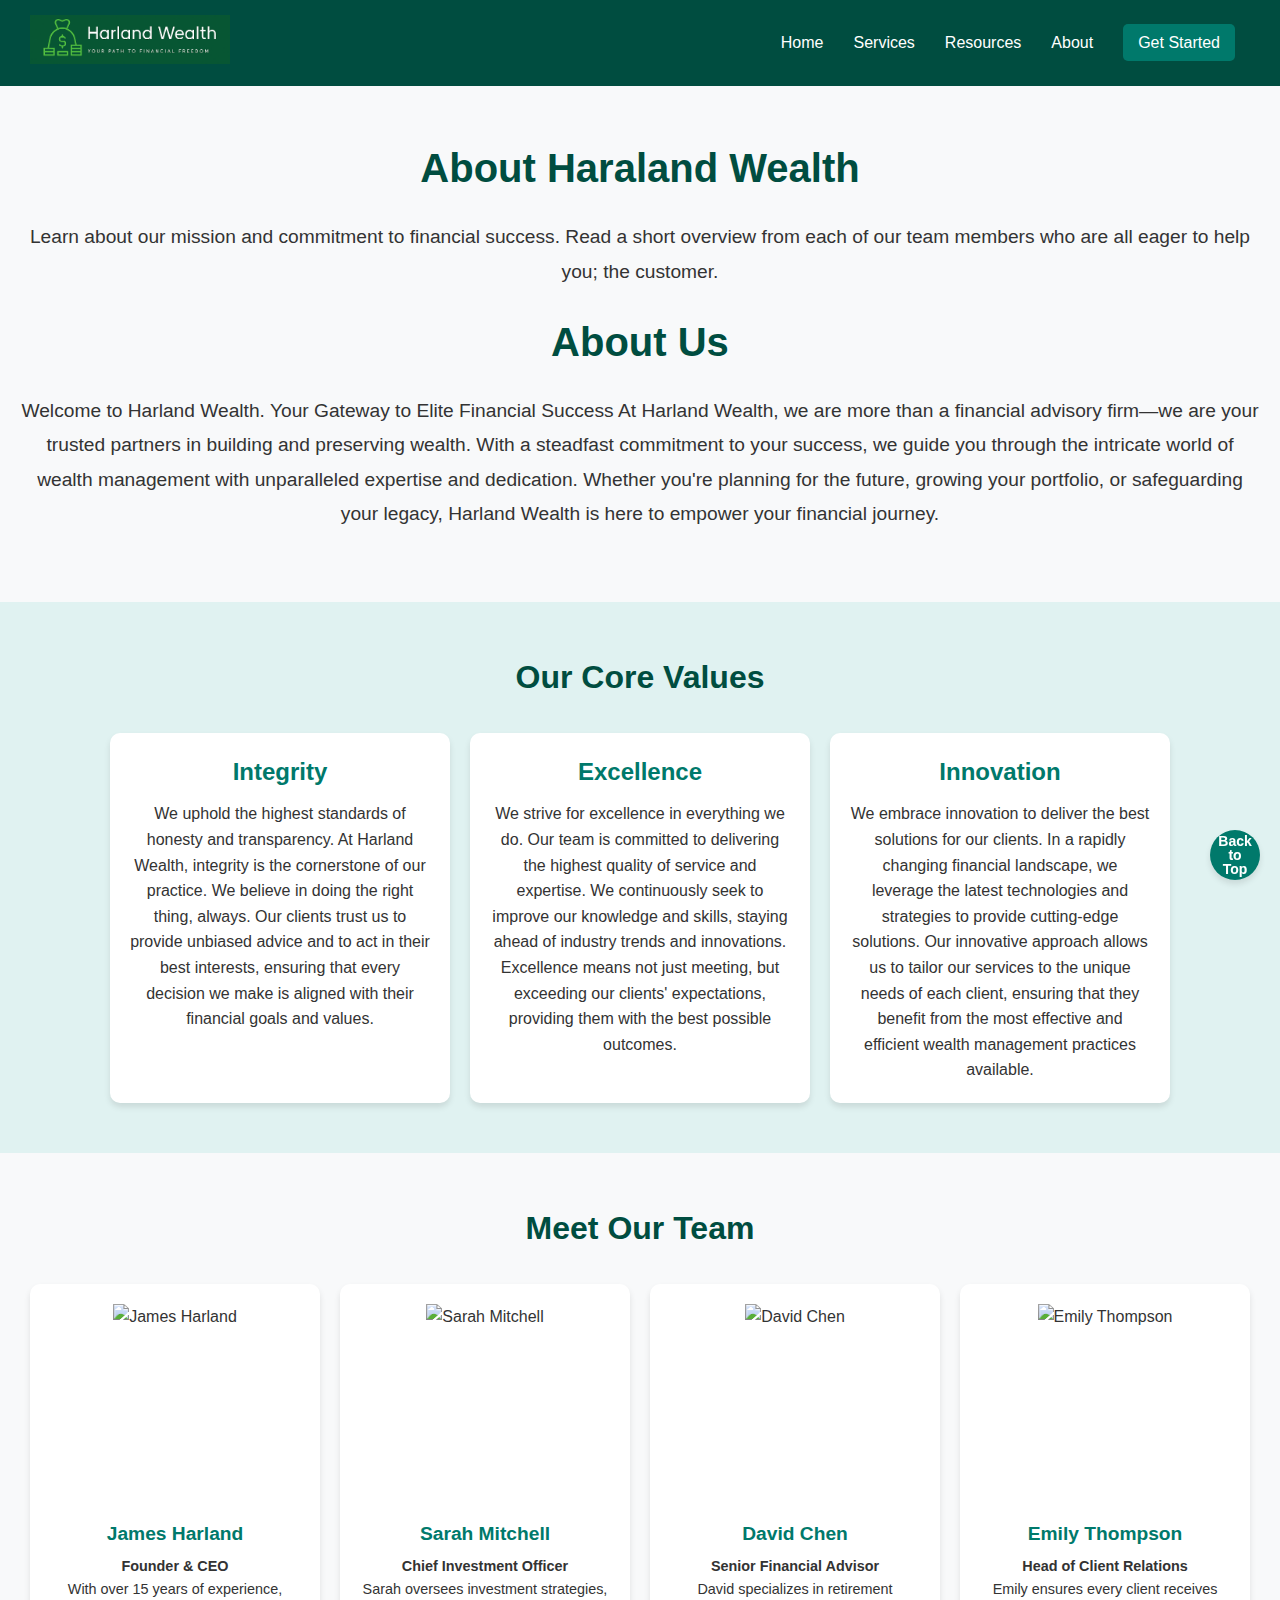
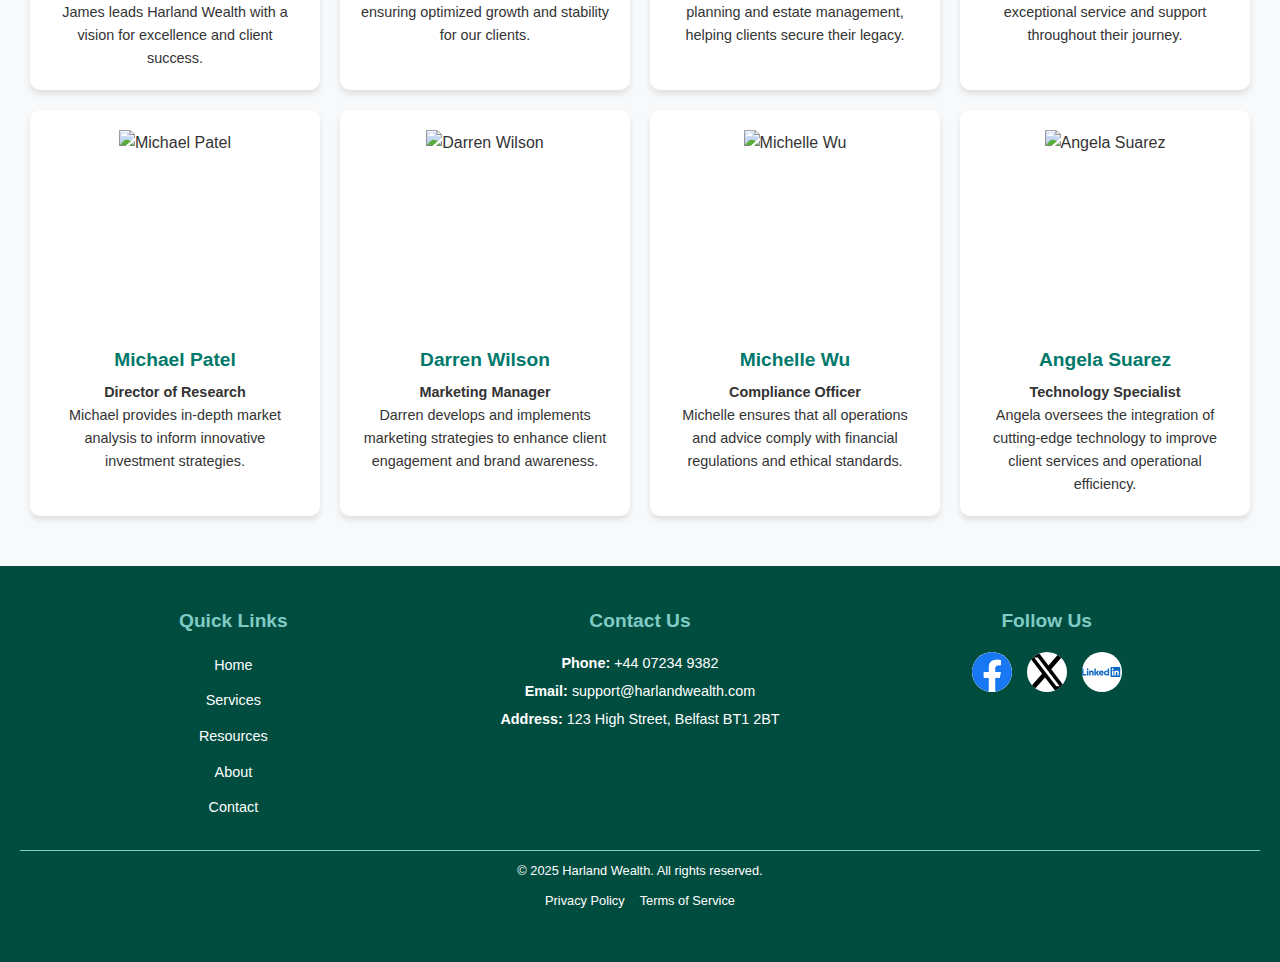
==== commit 6abfc8db: "Fixed footer" ====
--- a/About.html
+++ b/About.html
@@ -16,7 +16,8 @@
             </a>
         </div>
         <div id="date-time"></div>
-        <nav>
+        <button class="burger-menu" onclick="toggleMenu()">☰</button>
+        <nav id="main-nav">
             <ul>
                 <li><a href="index.html">Home</a></li>
                 <li><a href="services.html">Services</a></li>
@@ -181,7 +182,7 @@
             </div>
         </div>
         <div class="footer-bottom">
-            <p>&copy; 2023 Harland Wealth. All rights reserved.</p>
+            <p>&copy; 2025 Harland Wealth. All rights reserved.</p>
             <ul>
                 <li><a href="privacy.html">Privacy Policy</a></li>
                 <li><a href="terms.html">Terms of Service</a></li>
--- a/styles.css
+++ b/styles.css
@@ -55,6 +55,53 @@
 
 nav ul li .cta:hover {
     background: #004d40;
+}
+
+/* Burger Menu */
+.burger-menu {
+    display: none;
+    background: none;
+    border: none;
+    font-size: 24px;
+    color: white;
+    cursor: pointer;
+    margin-left: auto;
+}
+
+/* Responsive Navigation */
+@media (max-width: 768px) {
+    .burger-menu {
+        display: block;
+    }
+
+    nav#main-nav {
+        display: none;
+        flex-direction: column;
+        background-color: #004d40;
+        position: absolute;
+        top: 60px;
+        right: 0;
+        width: 100%;
+        z-index: 1000;
+    }
+
+    nav#main-nav ul {
+        flex-direction: column;
+        align-items: center;
+        padding: 0;
+    }
+
+    nav#main-nav ul li {
+        margin: 10px 0;
+    }
+
+    nav#main-nav ul li a {
+        font-size: 18px;
+    }
+
+    nav#main-nav.show {
+        display: flex;
+    }
 }
 
 /* Hero Section */
@@ -483,12 +530,13 @@
     bottom: 20px;
     right: 20px;
     background: #00796b;
-    color: white;
+    color: white; /* Ensure text is visible */
     border: none;
     border-radius: 50%;
     width: 50px;
     height: 50px;
-    font-size: 18px;
+    font-size: 14px; /* Adjust font size for better readability */
+    font-weight: bold; /* Make text more prominent */
     cursor: pointer;
     box-shadow: 0 4px 6px rgba(0, 0, 0, 0.1);
     display: flex;
@@ -501,6 +549,7 @@
 
 #back-to-top:hover {
     background: #004d40;
+    color: #80cbc4; /* Add hover effect for better visibility */
 }
 
 /* Calculator */
